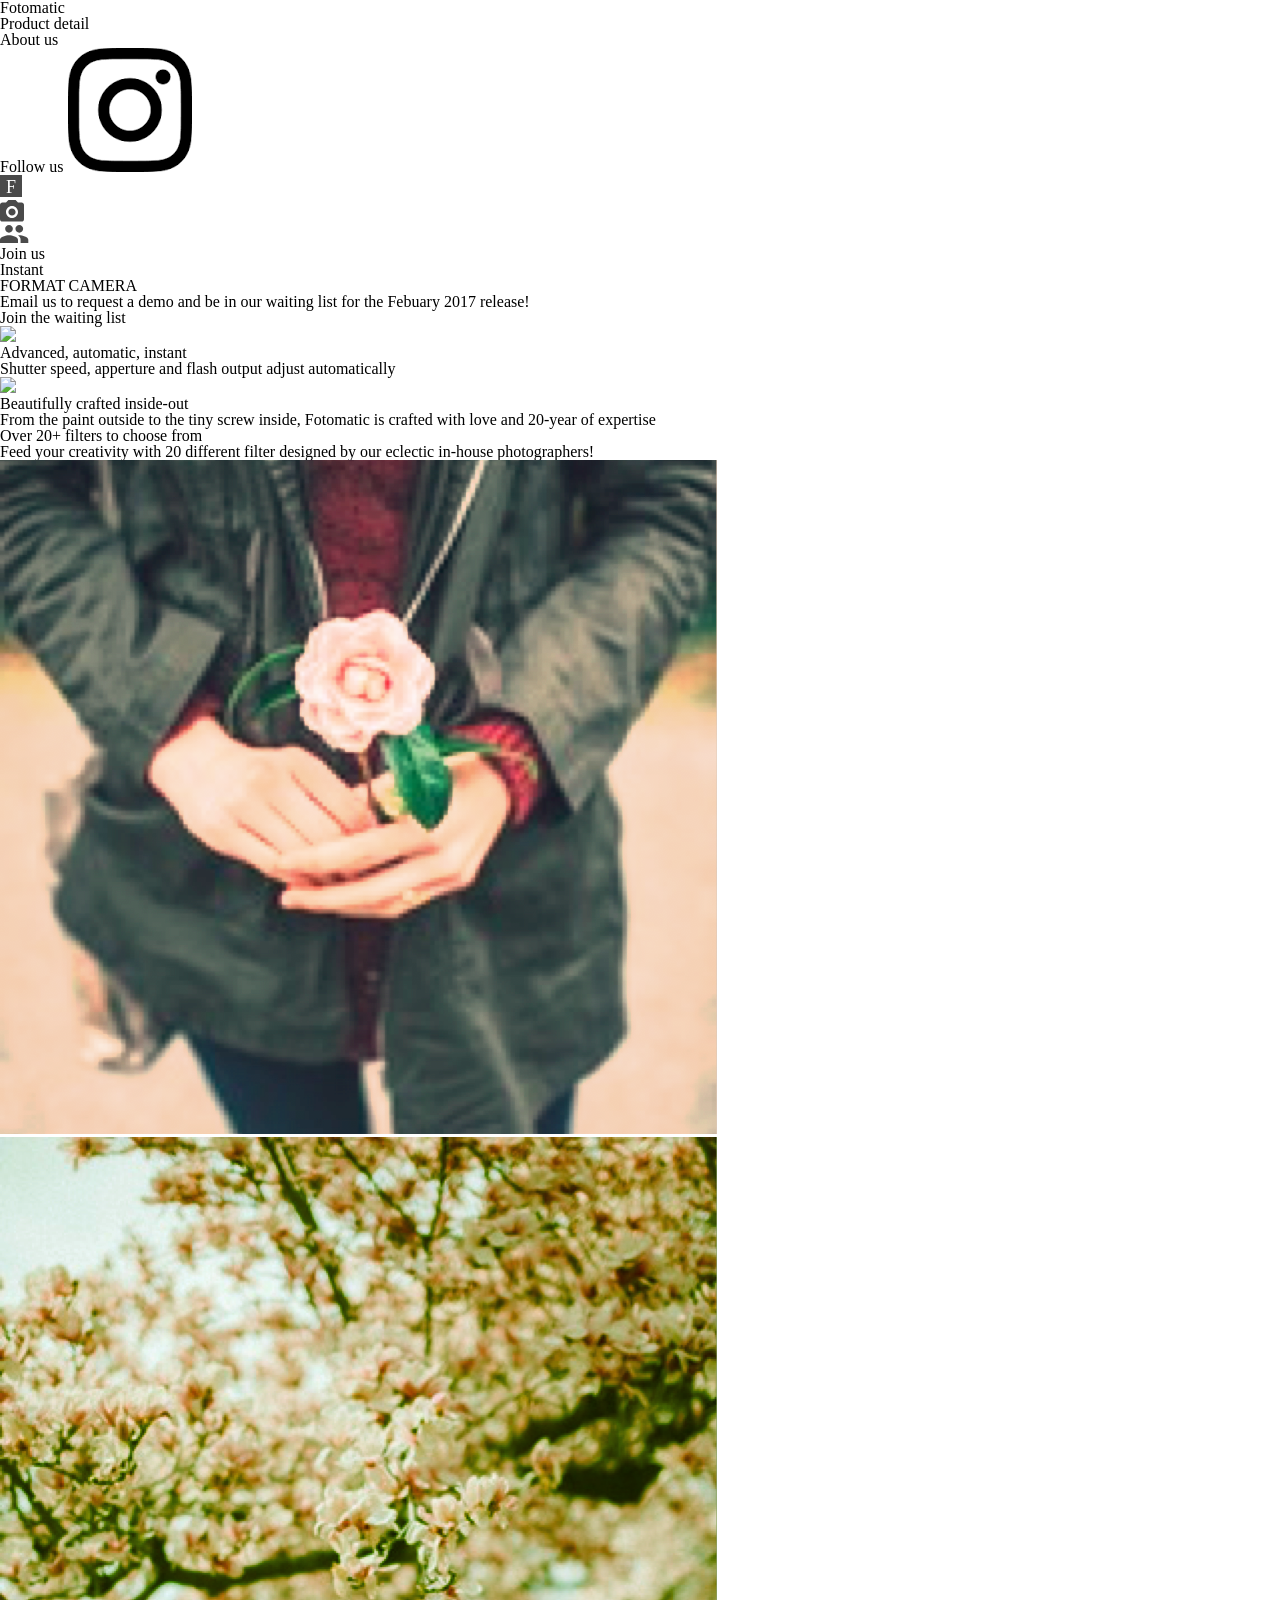
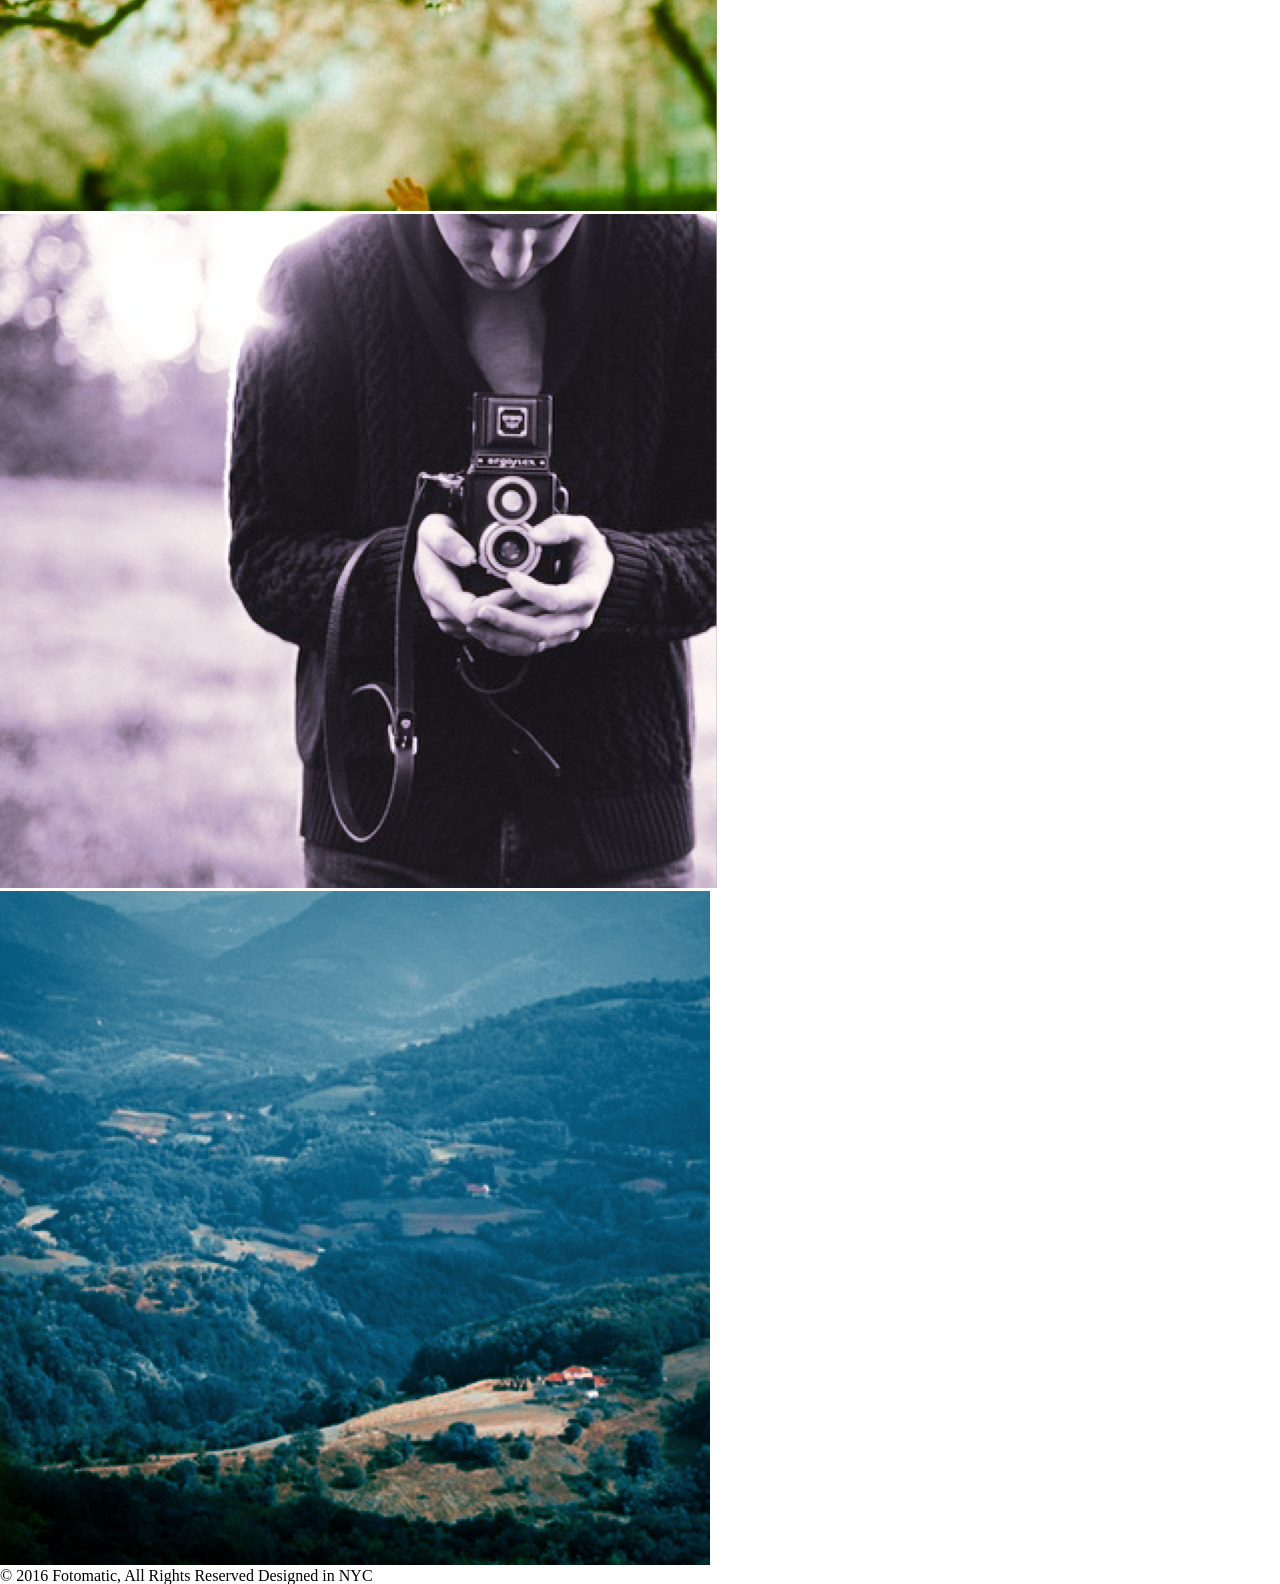
==== HTML-CSS/capstone_fotomatic_start/index.html @ 6991b94b "Add base for fotomatic project" ====
<!DOCTYPE html>
<html>
<head>
  <link href="https://fonts.googleapis.com/css?family=Damion" rel="stylesheet">
  <link href="https://fonts.googleapis.com/css?family=Rubik" rel="stylesheet">
  <link href="https://fonts.googleapis.com/css?family=Roboto:300,400,600,700" rel="stylesheet">
  <link rel="stylesheet" href="./resources/css/reset.css">
  <meta charset="UTF-8">
</head>
<body>
  <!-- Header -->
  <header>
    <div class="content">
      <a href="index.html" class="desktop logo">Fotomatic</a>
      <nav class="desktop">
        <ul>
          <li><a href="#">Product detail</a></li>
          <li><a href="#">About us</a></li>
          <li><a href="https://www.instagram.com/">Follow us <img class="icon" src="./resources/images/instagram.png"></a></li>
        </ul>
      </nav>
      <nav class="mobile">
        <ul>
          <li><a href="#"><img src="./resources/images/ic-logo.svg"></a></li>
          <li><a href="#"><img src="./resources/images/ic-product-detail.svg"></a></li>
          <li><a href="#"><img src="./resources/images/ic-about-us.svg"></a></li>
          <li><a href="#" class="button">Join us</a></li>
        </ul>
      </nav>
    </div>
  </header>

  <!-- Main Content -->
  <div class="main-content">

    <!-- Sign Up Section -->
    <div id="sign-up-section" class="banner">
      <div id="sign-up-cta">
        <div class="content center">
          <div class="header">
            <h2 class="cursive">Instant</h2>
            <h1 class="striking">FORMAT CAMERA</h1>
          </div>
          <div class="email">
            <span>
              Email us to request a demo and be in our waiting list for the <strong>Febuary 2017</strong> release!
            </span>
            <div class="button">Join the waiting list</div>
          </div>
        </div>
      </div>
    </div>

    <!-- Features Section -->
    <div id="features-section">
      <div class="feature">
        <div class="center">
          <div class="image-container">
            <img src="images/feature-1.png" />
          </div>
          <div class="content">
            <h2>Advanced, automatic, instant</h2>
            <h3>Shutter speed, apperture and flash output adjust automatically</h3>
          </div>
        </div>
      </div>
      <div class="feature">
        <div class="center">
          <div class="image-container">
            <img src="images/feature-2.png" />
          </div>
          <div class="content">
            <h2>Beautifully crafted inside-out</h2>
            <h3>From the paint outside to the tiny screw inside, Fotomatic is crafted with love and 20-year of expertise</h3>
          </div>
        </div>
      </div>
    </div>

    <!-- Filters Section -->
    <div id="filters-section">
      <div class="content center">
        <h2>Over 20+ filters to choose from</h2>
        <h3>Feed your creativity with 20 different filter designed by our eclectic in-house photographers!</h3>
      </div>
      <div class="images-container">
        <div class="image-container">
          <img src="./resources/images/filter-1.png" />
        </div>
        <div class="image-container">
          <img src="./resources/images/filter-2.png" />
        </div>
        <div class="image-container">
          <img src="./resources/images/filter-3.png" />
        </div>
        <div class="image-container extra">
          <img src="./resources/images/filter-4.png" />
        </div>
      </div>
    </div>

    <!-- Quotes Section
    <div id="quotes-section">
      <div class="content center">
        <span class="quote">“It’s truly something that could create a brand new photography Renaissance”</span>
        <img class="quote-citation" src="./resources/images/photography-logo.png" />
      </div>
    </div>

    <!-- Footer -->
    <footer>
      <div class="content">
        <span class="copyright">© 2016  Fotomatic, All Rights Reserved</span>
        <span class="location">Designed in NYC</span>
      </div>
    </footer>

  </div>
</body>
</html>
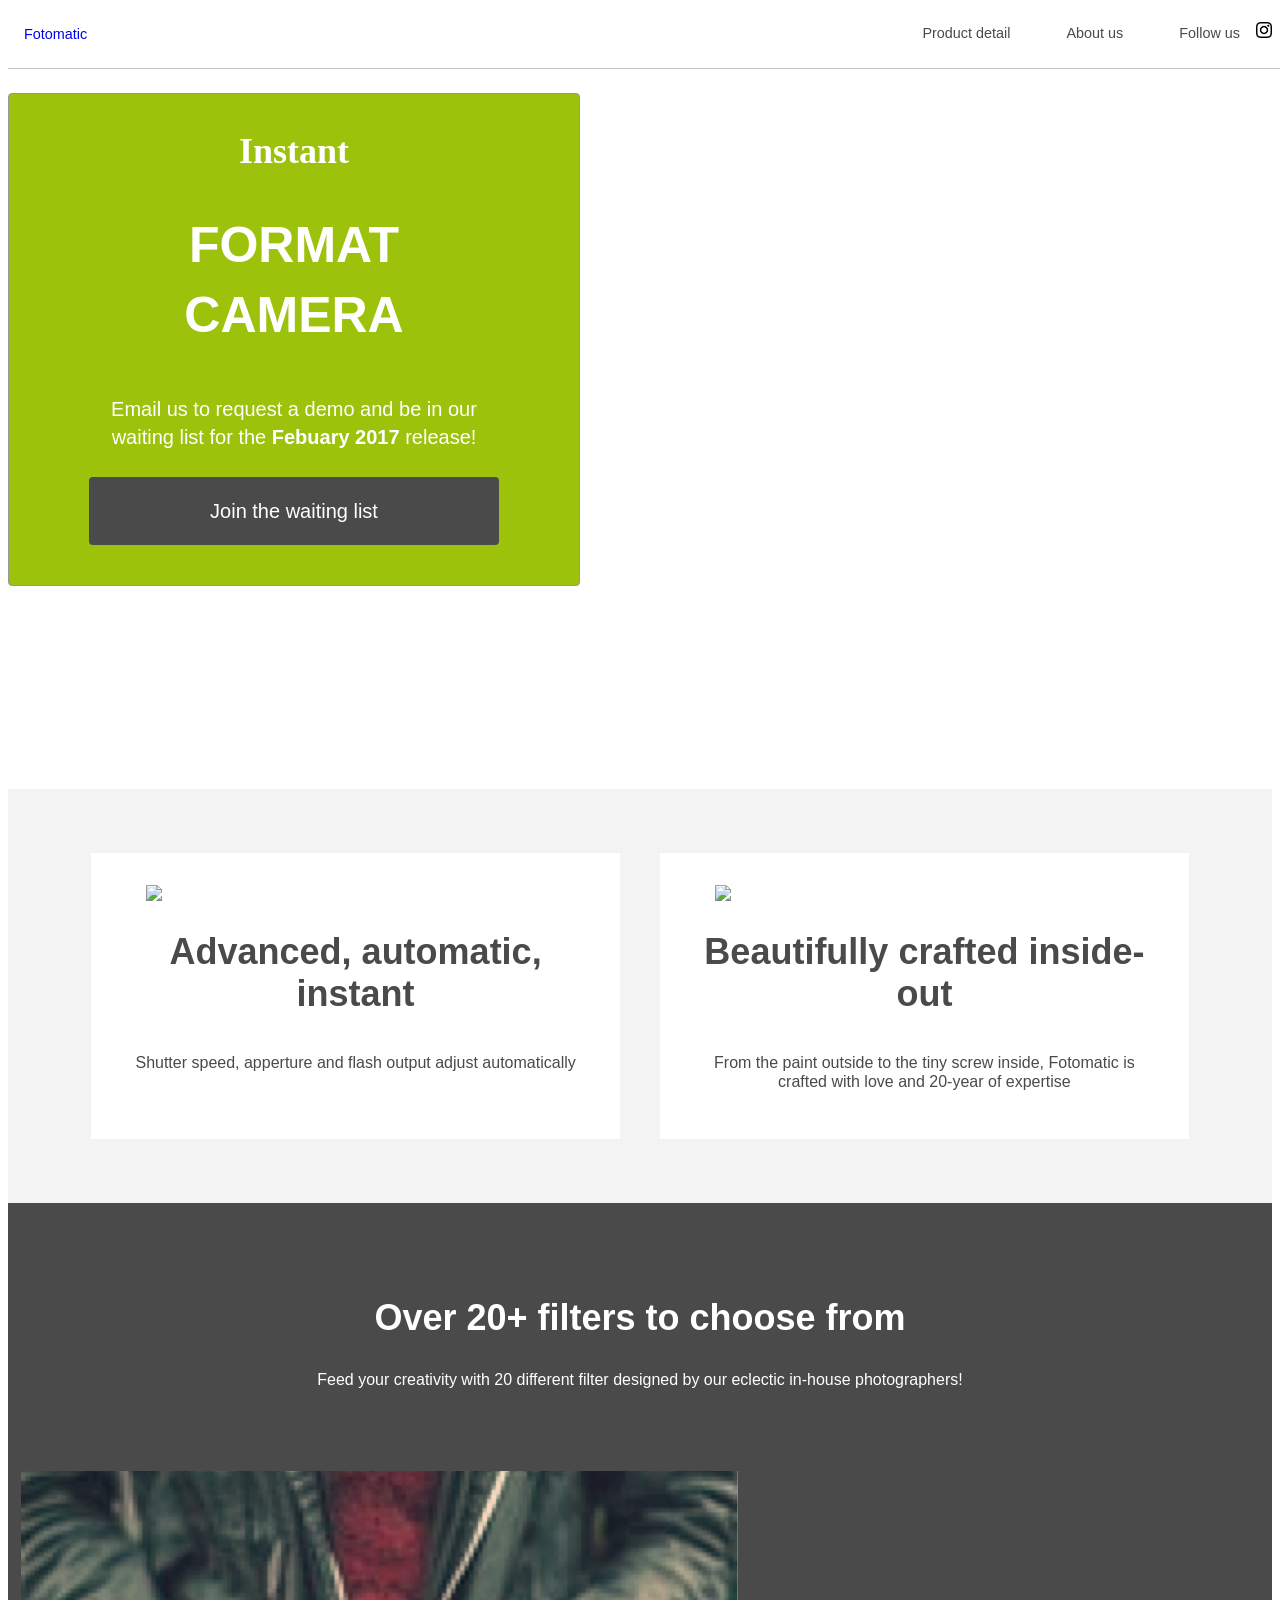
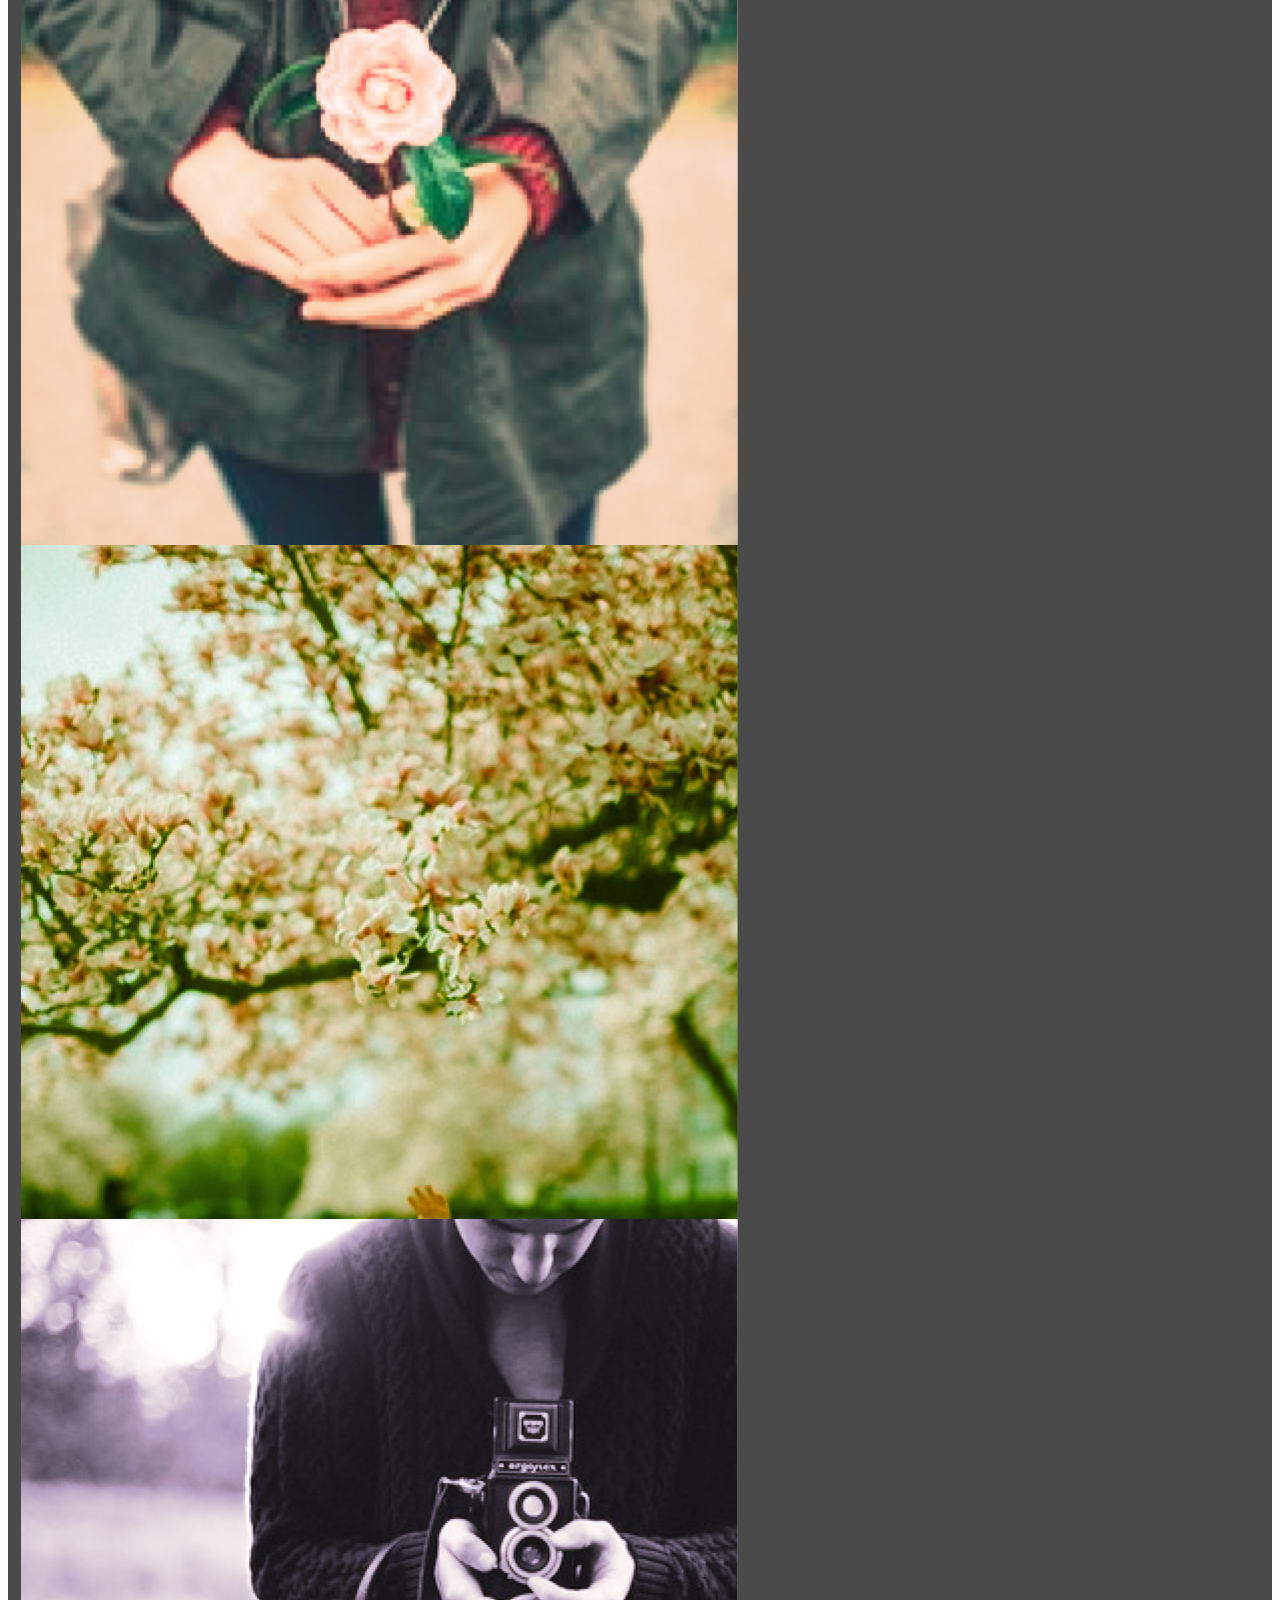
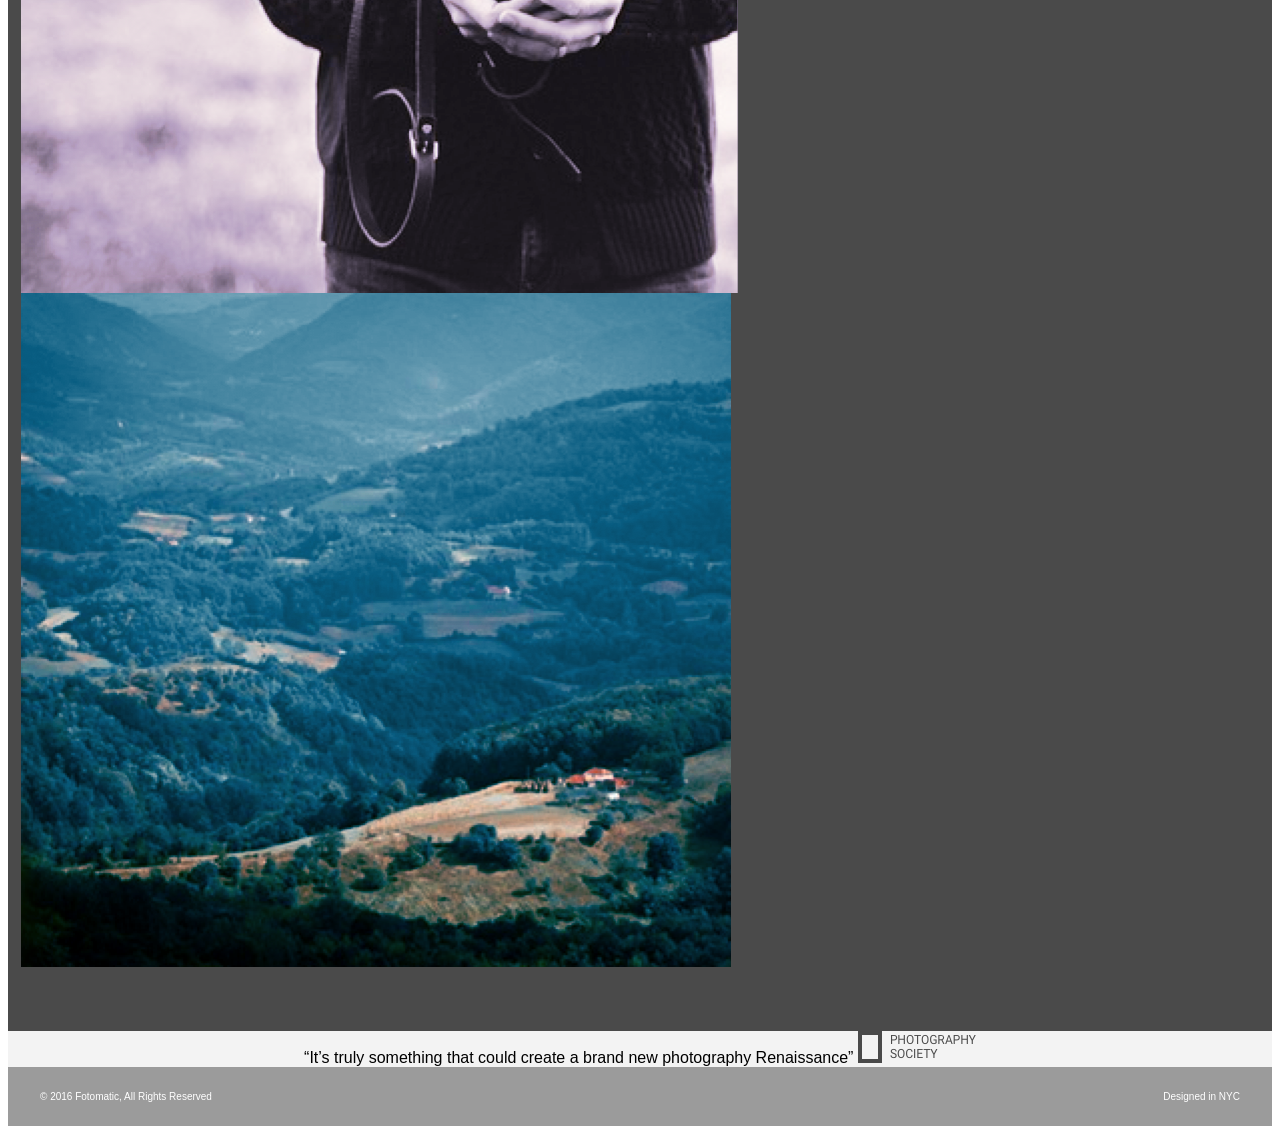
==== commit d828eb9f: "Header fix" ====
--- a/HTML-CSS/capstone_fotomatic_start/index.html
+++ b/HTML-CSS/capstone_fotomatic_start/index.html
@@ -4,7 +4,7 @@
   <link href="https://fonts.googleapis.com/css?family=Damion" rel="stylesheet">
   <link href="https://fonts.googleapis.com/css?family=Rubik" rel="stylesheet">
   <link href="https://fonts.googleapis.com/css?family=Roboto:300,400,600,700" rel="stylesheet">
-  <link rel="stylesheet" href="./resources/css/reset.css">
+  <link rel="stylesheet" href="./resources/css/style.css">
   <meta charset="UTF-8">
 </head>
 <body>
@@ -99,7 +99,7 @@
       </div>
     </div>
 
-    <!-- Quotes Section
+    <!-- Quotes Section -->
     <div id="quotes-section">
       <div class="content center">
         <span class="quote">“It’s truly something that could create a brand new photography Renaissance”</span>
@@ -114,7 +114,6 @@
         <span class="location">Designed in NYC</span>
       </div>
     </footer>
-
   </div>
 </body>
 </html>
--- a/HTML-CSS/capstone_fotomatic_start/resources/css/style.css
+++ b/HTML-CSS/capstone_fotomatic_start/resources/css/style.css
@@ -0,0 +1,400 @@
+/* Universal Styles */
+
+html {
+  font-family: "Roboto", sans-serif;
+  font-size: 16px;
+}
+
+.main-content {
+  position: relative;
+  top: 5.3125rem; /* To offset for fixed header. */
+}
+
+.center {
+  text-align: center;
+}
+
+.button {
+  border-radius: 4px;
+  background-color: #4a4a4a;
+  color: white;
+}
+
+.image-container {
+  overflow: hidden;
+}
+
+.image-container img {
+  display: block;
+}
+
+@media only screen and (max-width: 760px) {
+  .main-content {
+    top: 2.5625rem;
+  }
+}
+
+/* Header */
+
+header {
+  position: fixed;
+  top: 0px;
+  width: 100%;
+  border-bottom: solid 1px #c6c1c1;
+  background-color: white;
+  z-index: 1;
+  font-size: 0.9rem;
+}
+
+header a {
+  text-decoration: none;
+}
+
+header .content {
+  display: flex;
+  align-items: center;
+  padding: 0.5rem 1rem;
+}
+
+header .logo {
+  flex: 1;
+}
+
+header nav ul {
+  display: flex;
+  list-style: none;
+}
+
+nav li {
+  padding-left: 3.5rem;
+}
+
+nav a {
+  vertical-align: bottom;
+  line-height: 1.6;
+  color: #4a4a4a;
+  text-decoration: none;
+}
+
+header .icon {
+  width: 1rem;
+  padding-left: .75rem;
+}
+
+header .mobile {
+  display: none;
+}
+
+@media only screen and (max-width: 760px) {
+  header .desktop {
+    display: none;
+  }
+
+  header .mobile {
+    display: block;
+    width: 100%;
+  }
+
+  header .content {
+    padding: .5rem 0;
+  }
+
+  header .mobile ul {
+    display: flex;
+    justify-content: space-around;
+    align-items: center;
+    width: 100%;
+  }
+
+  header .mobile li {
+    padding: 0;
+  }
+
+  header .mobile .button {
+    padding: .1875rem .5rem;
+    background-color: #9dc20b;
+    line-height: 1.6;
+    color: white;
+  }
+}
+
+/* Sign Up Section */
+
+#sign-up-section {
+  display: flex;
+  justify-content: flex-start;
+  align-items: flex-start;
+  height: 43.5rem;
+}
+
+#sign-up-cta {
+  padding: 0 5rem 2.5rem 5rem;
+  border: solid 1px #979797;
+  border-radius: 4px;
+  background-color: #9dc20b;
+}
+
+#sign-up-cta .content {
+  width: 25.625rem;
+  margin-top: 2rem;
+  font-family: "Roboto", sans-serif;
+  font-size: 1.25rem;
+  line-height: 1.4;
+  color: white;
+}
+
+#sign-up-cta h1 {
+  font-size: 3.125rem;
+}
+
+#sign-up-cta h2 {
+  font-size: 2.25rem;
+}
+
+#sign-up-cta span strong {
+  font-weight: bold;
+}
+
+#sign-up-cta .cursive {
+  font-family: "Damion", cursive;
+}
+
+#sign-up-cta .striking {
+  font-family: "Rubik", sans-serif;
+  padding-bottom: .75rem;
+}
+
+#sign-up-cta .button {
+  margin-top: 1.625rem;
+  padding: 1.25rem 7.25rem;
+}
+
+@media only screen and (max-width: 760px) {
+  #sign-up-section {
+    align-items: center;
+    justify-content: center;
+    height: 28rem;
+  }
+
+  #sign-up-cta {
+    position: static;
+    width: auto;
+    height: auto;
+    background-color: transparent;
+    border: none;
+  }
+
+  #sign-up-cta .content {
+    margin-top: 0;
+  }
+
+  #sign-up-cta .email {
+    display: none;
+  }
+
+  #sign-up-cta h1 {
+    font-size: 3.125rem;
+  }
+
+  #sign-up-cta h2 {
+    font-size: 2.25rem;
+  }
+}
+
+@media only screen and (max-width: 450px) {
+  #sign-up-section {
+    height: 20rem;
+  }
+
+  #sign-up-cta h1 {
+    font-size: 2.25rem;
+  }
+
+  #sign-up-cta h2 {
+    font-size: 2rem;
+  }
+}
+
+/* Features Section */
+
+#features-section {
+  display: flex;
+  justify-content: space-between;
+  padding: 4rem 5%;
+  background-color: #f3f3f3;
+}
+
+.feature {
+  flex: 1;
+  padding: 2rem;
+  margin: 0px 1.25rem;
+  background-color: white;
+}
+
+.feature .image-container {
+  width: 90%;
+  height: 65%;
+  margin: 0 auto;
+}
+
+.feature h2 {
+  padding-bottom: .5rem;
+  font-size: 2.25rem;
+  font-weight: bold;
+  color: #4a4a4a;
+}
+
+.feature h3 {
+  font-size: 1rem;
+  line-height: 1.2;
+  font-weight: 300;
+  color: #4a4a4a;
+}
+
+@media only screen and (max-width: 890px) {
+  .feature h2 {
+    font-size: 1.125rem;
+    line-height: 1.3;
+    font-weight: normal;
+  }
+
+  .feature h3 {
+    font-size: .875rem;
+    line-height: 1.4;
+  }
+}
+
+@media only screen and (max-width: 760px) {
+  #features-section {
+    flex-flow: column;
+    padding: 0;
+  }
+
+  .feature {
+    margin: 0;
+    padding: 1.25rem 1rem 0 1rem;
+  }
+}
+
+/* Filters Section */
+
+#filters-section {
+  padding: 4rem 0;
+  background-color: #4a4a4a;
+}
+
+#filters-section .content {
+  padding: 0 .625rem;
+  margin-bottom: 5rem;
+}
+
+#filters-section .content h2 {
+  font-size: 2.25rem;
+  font-weight: bold;
+  color: white;
+}
+
+#filters-section .content h3 {
+  font-size: 1rem;
+  line-height: 1.4;
+  font-weight: 300;
+  color: white;
+}
+
+#filters-section .images-container {
+  max-width: 100%;
+  padding: 0 1%;
+}
+
+@media only screen and (max-width: 760px) {
+  #filters-section {
+    padding: 1.5rem 0 0 0;
+  }
+
+  #filters-section .content {
+    margin-bottom: 1rem;
+  }
+
+  #filters-section .content h2 {
+    padding-bottom: .625rem;
+    font-size: 1.125rem;
+    line-height: 1.3;
+    font-weight: normal;
+  }
+
+  #filters-section .content h3 {
+    font-size: .875rem;
+    line-height: 1.4;
+  }
+
+  #filters-section .images-container {
+    padding: 0;
+  }
+
+  #filters-section .extra {
+    display: none;
+  }
+}
+
+/* Quotes Section */
+
+#quotes-section {
+  background-color: #f3f3f3;
+}
+
+#quotes-section content {
+  padding: 5rem 0;
+}
+
+#quotes-section quote {
+  padding-right: 1.875rem;
+  font-family: "Palatino", serif;
+  font-size: 1.875rem;
+  line-height: 1.1;
+  font-style: italic;
+  color: #4a4a4a;
+}
+
+#quotes-section quote-citation {
+  height: 1.875rem;
+}
+
+@media only screen and (max-width: 760px) {
+  #quotes-section content {
+    padding: 1.875rem .625rem;
+  }
+
+  #quotes-section quote {
+    font-size: 1.5rem;
+    line-height: 1.4;
+  }
+
+  #quotes-section quote-citation {
+    display: block;
+    padding-top: 1rem;
+    margin: auto;
+  }
+}
+
+/* Footer */
+
+footer {
+  background-color: #9b9b9b;
+  padding: 1.5rem 2rem;
+}
+
+footer .content {
+  color: white;
+  display: flex;
+  font-size: .75rem;
+}
+
+footer .copyright {
+  flex-grow: 1;
+}
+
+@media only screen and (min-width: 760px) {
+  footer .content {
+    font-size: .625rem;
+  }
+}
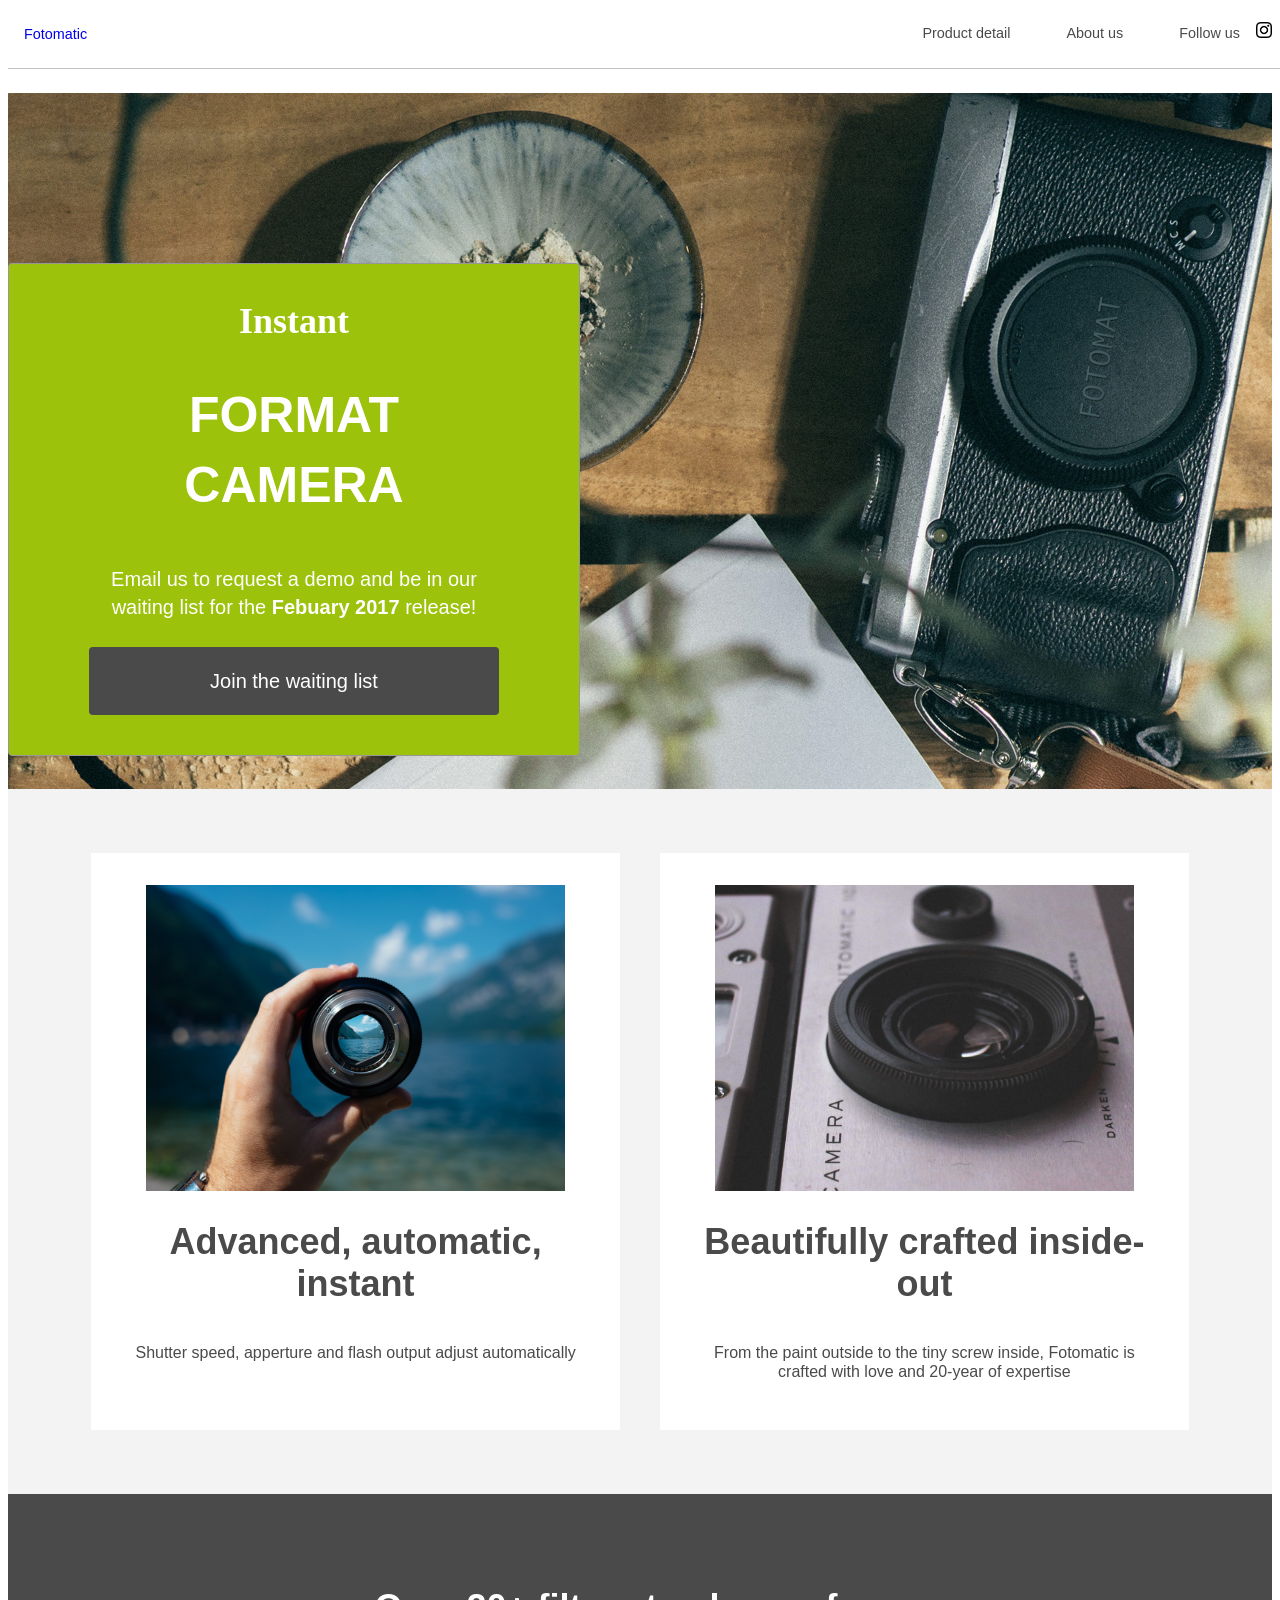
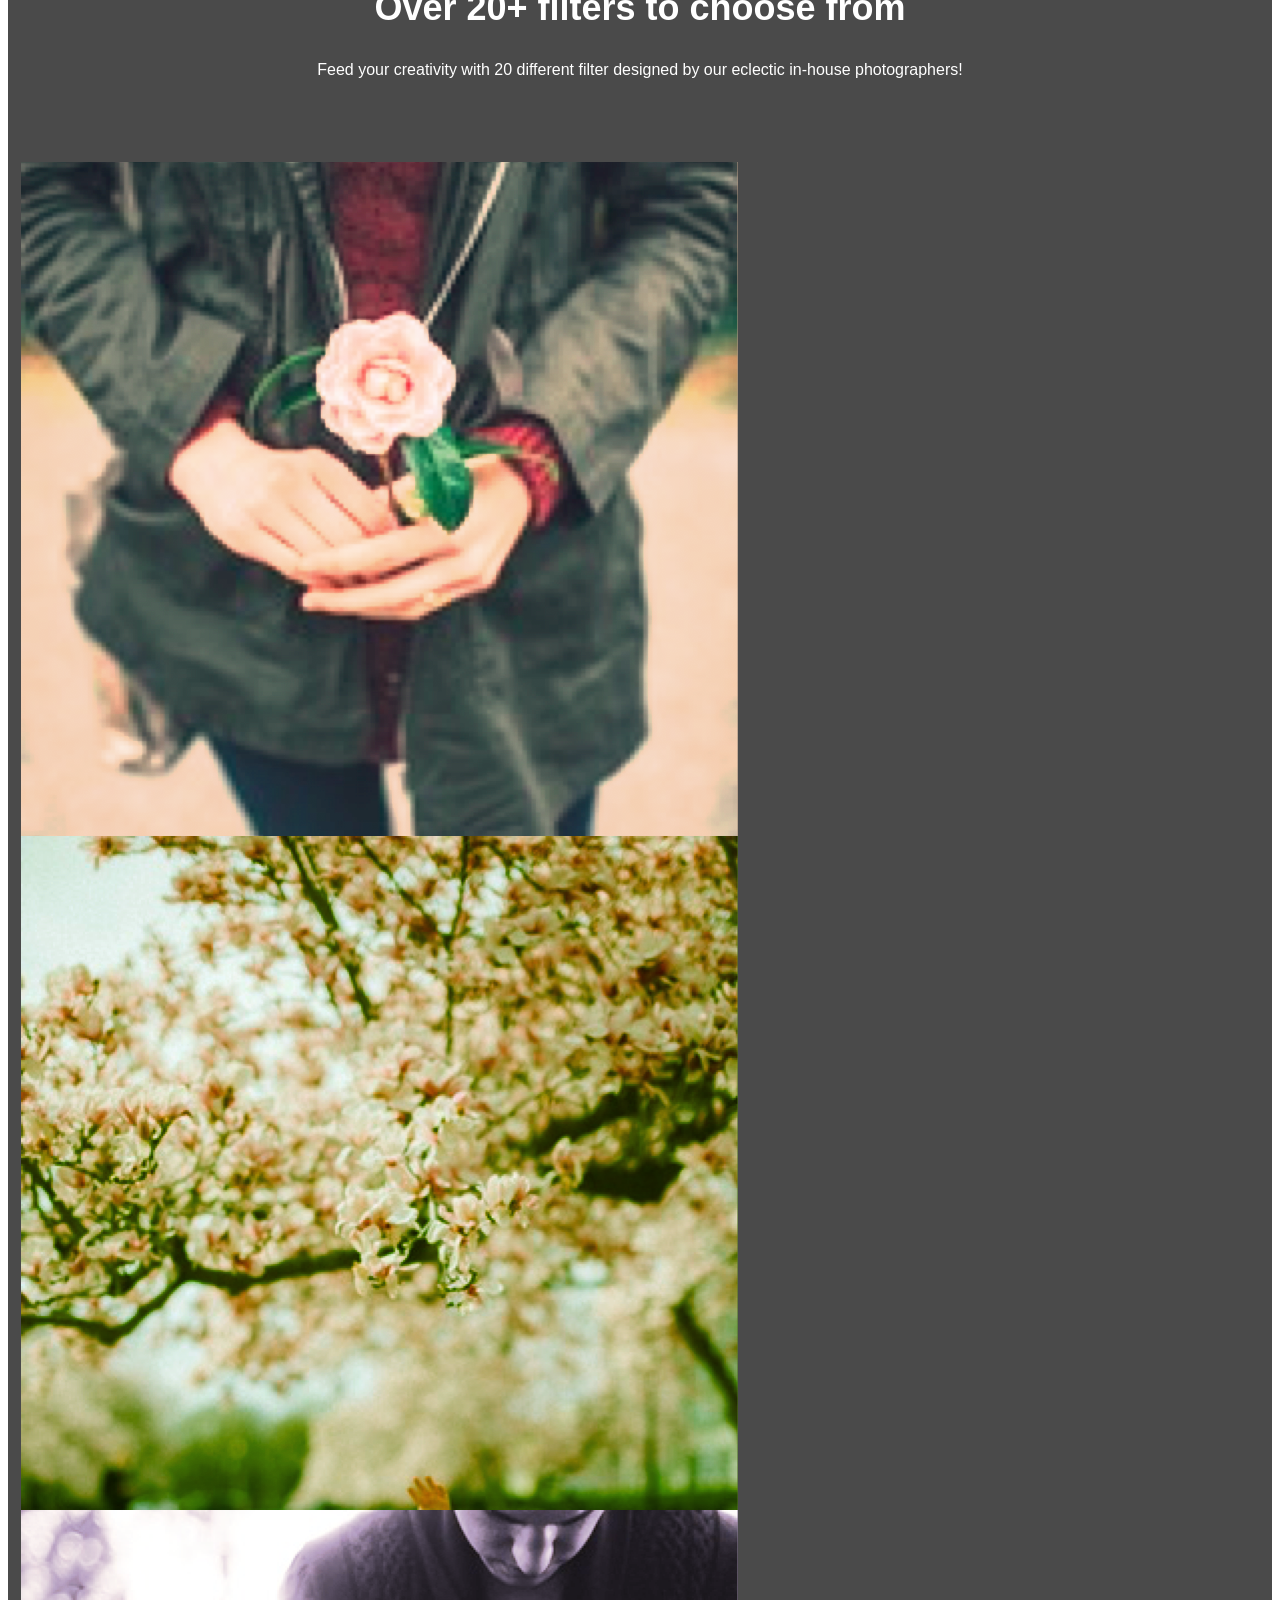
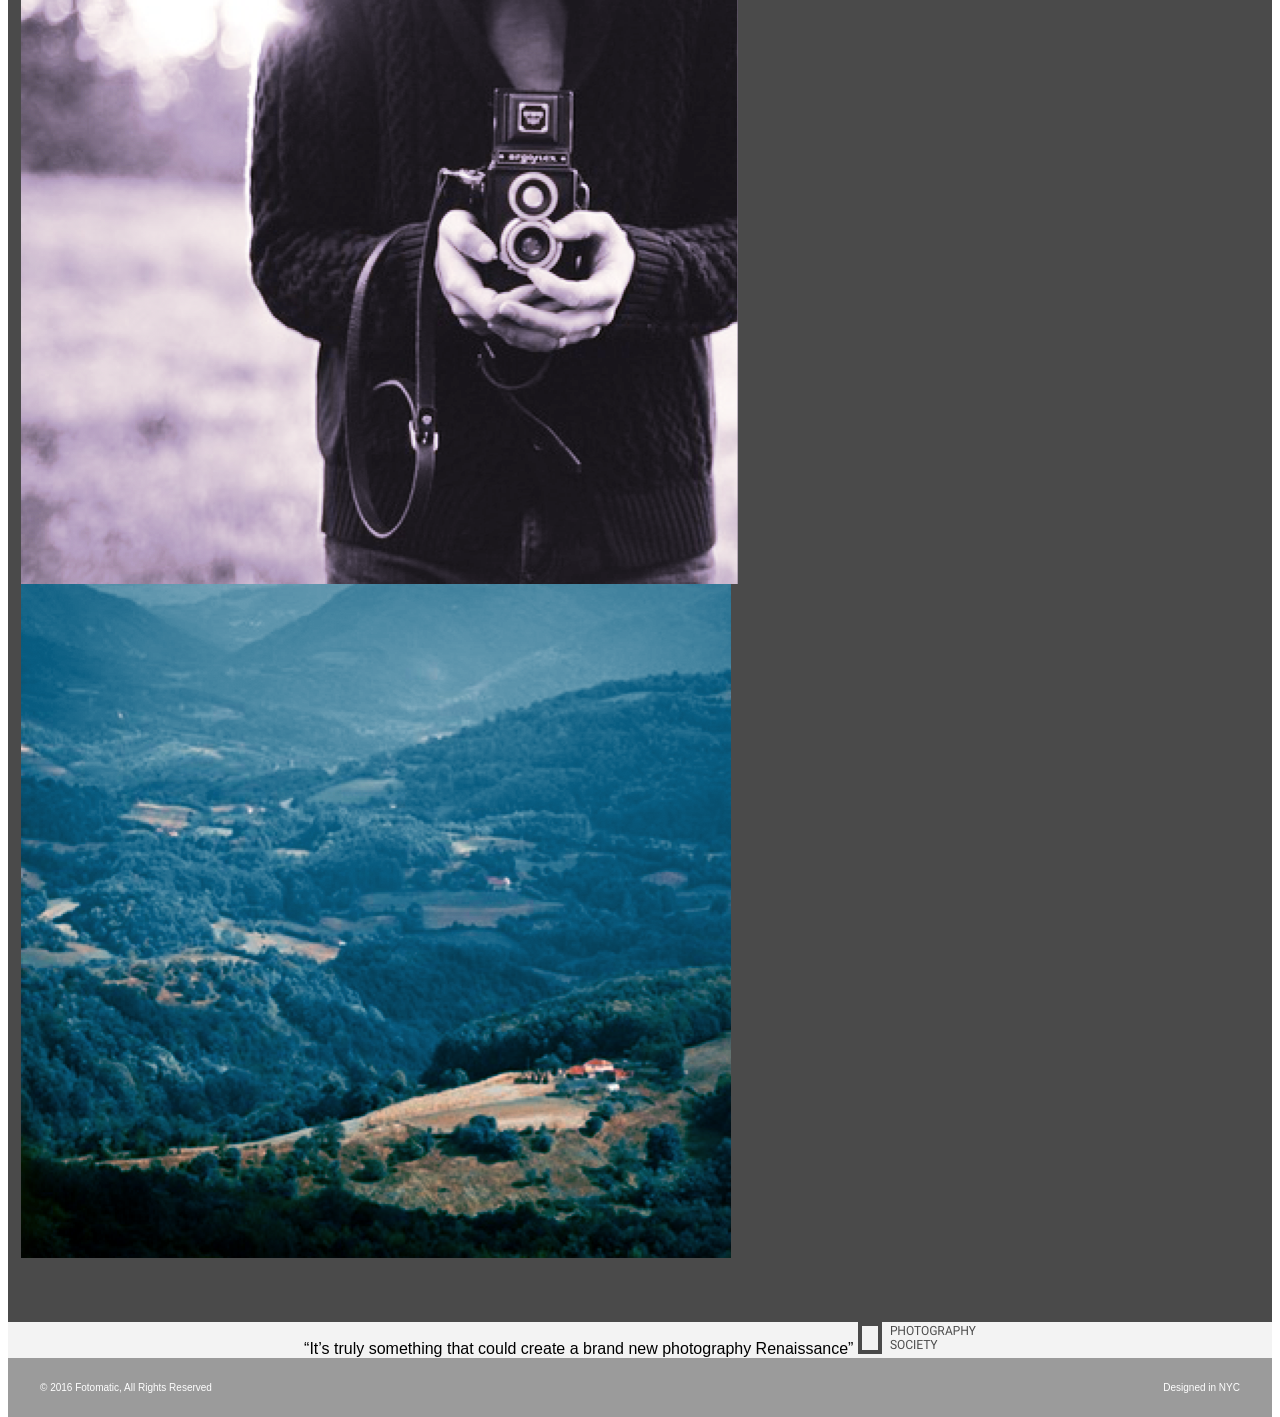
==== commit 40992049: "Fix features images" ====
--- a/HTML-CSS/capstone_fotomatic_start/index.html
+++ b/HTML-CSS/capstone_fotomatic_start/index.html
@@ -56,7 +56,7 @@
       <div class="feature">
         <div class="center">
           <div class="image-container">
-            <img src="images/feature-1.png" />
+            <img src="./resources/images/feature-1.png" />
           </div>
           <div class="content">
             <h2>Advanced, automatic, instant</h2>
@@ -67,7 +67,7 @@
       <div class="feature">
         <div class="center">
           <div class="image-container">
-            <img src="images/feature-2.png" />
+            <img src="./resources/images/feature-2.png" />
           </div>
           <div class="content">
             <h2>Beautifully crafted inside-out</h2>
--- a/HTML-CSS/capstone_fotomatic_start/resources/css/style.css
+++ b/HTML-CSS/capstone_fotomatic_start/resources/css/style.css
@@ -125,13 +125,19 @@
   justify-content: flex-start;
   align-items: flex-start;
   height: 43.5rem;
+  background-image: url("../images/banner-landingpage.jpg");
+  background-repeat: no-repeat;
+  background-position: center;
 }
 
 #sign-up-cta {
+  margin-left: 100px;
   padding: 0 5rem 2.5rem 5rem;
   border: solid 1px #979797;
   border-radius: 4px;
   background-color: #9dc20b;
+  align-items: center;  
+  margin: 170px 0px;
 }
 
 #sign-up-cta .content {
@@ -139,6 +145,7 @@
   margin-top: 2rem;
   font-family: "Roboto", sans-serif;
   font-size: 1.25rem;
+  font-weight: 100;
   line-height: 1.4;
   color: white;
 }
@@ -231,7 +238,7 @@
   background-color: white;
 }
 
-.feature .image-container {
+.feature img {
   width: 90%;
   height: 65%;
   margin: 0 auto;
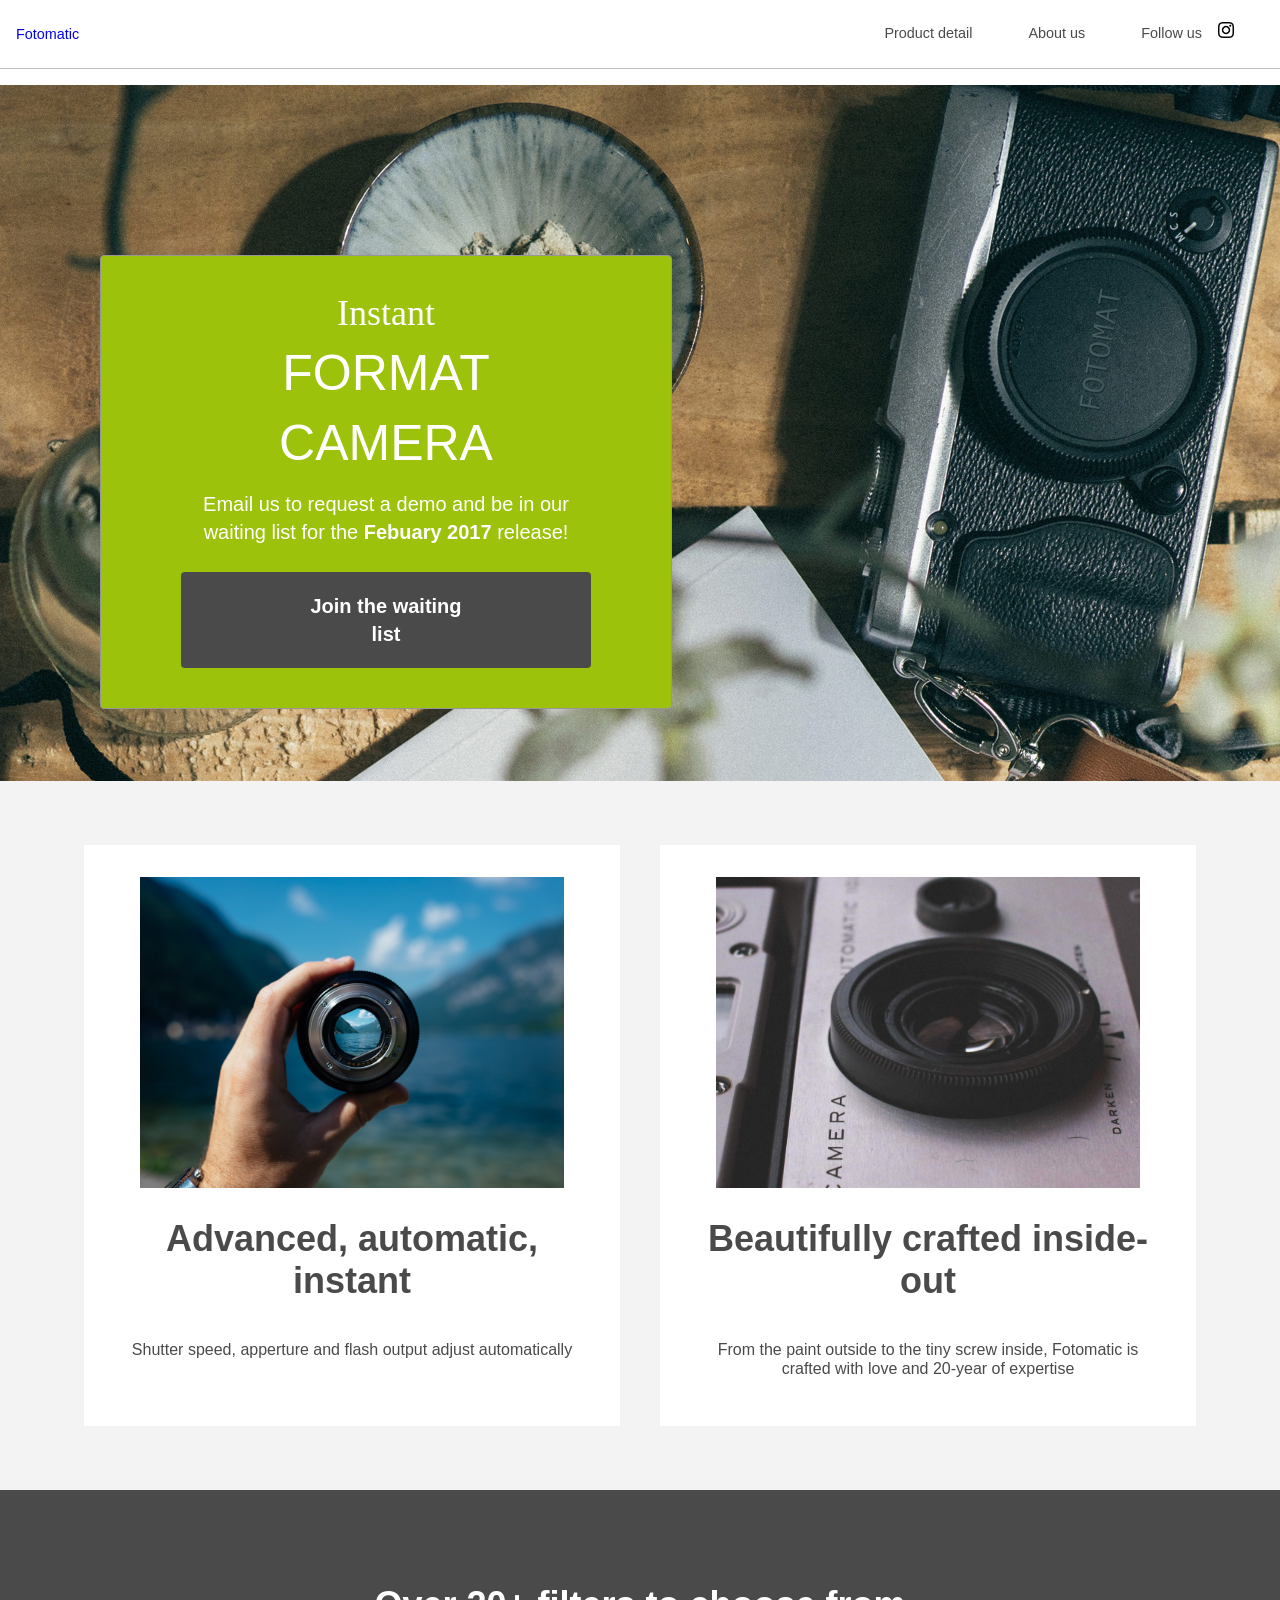
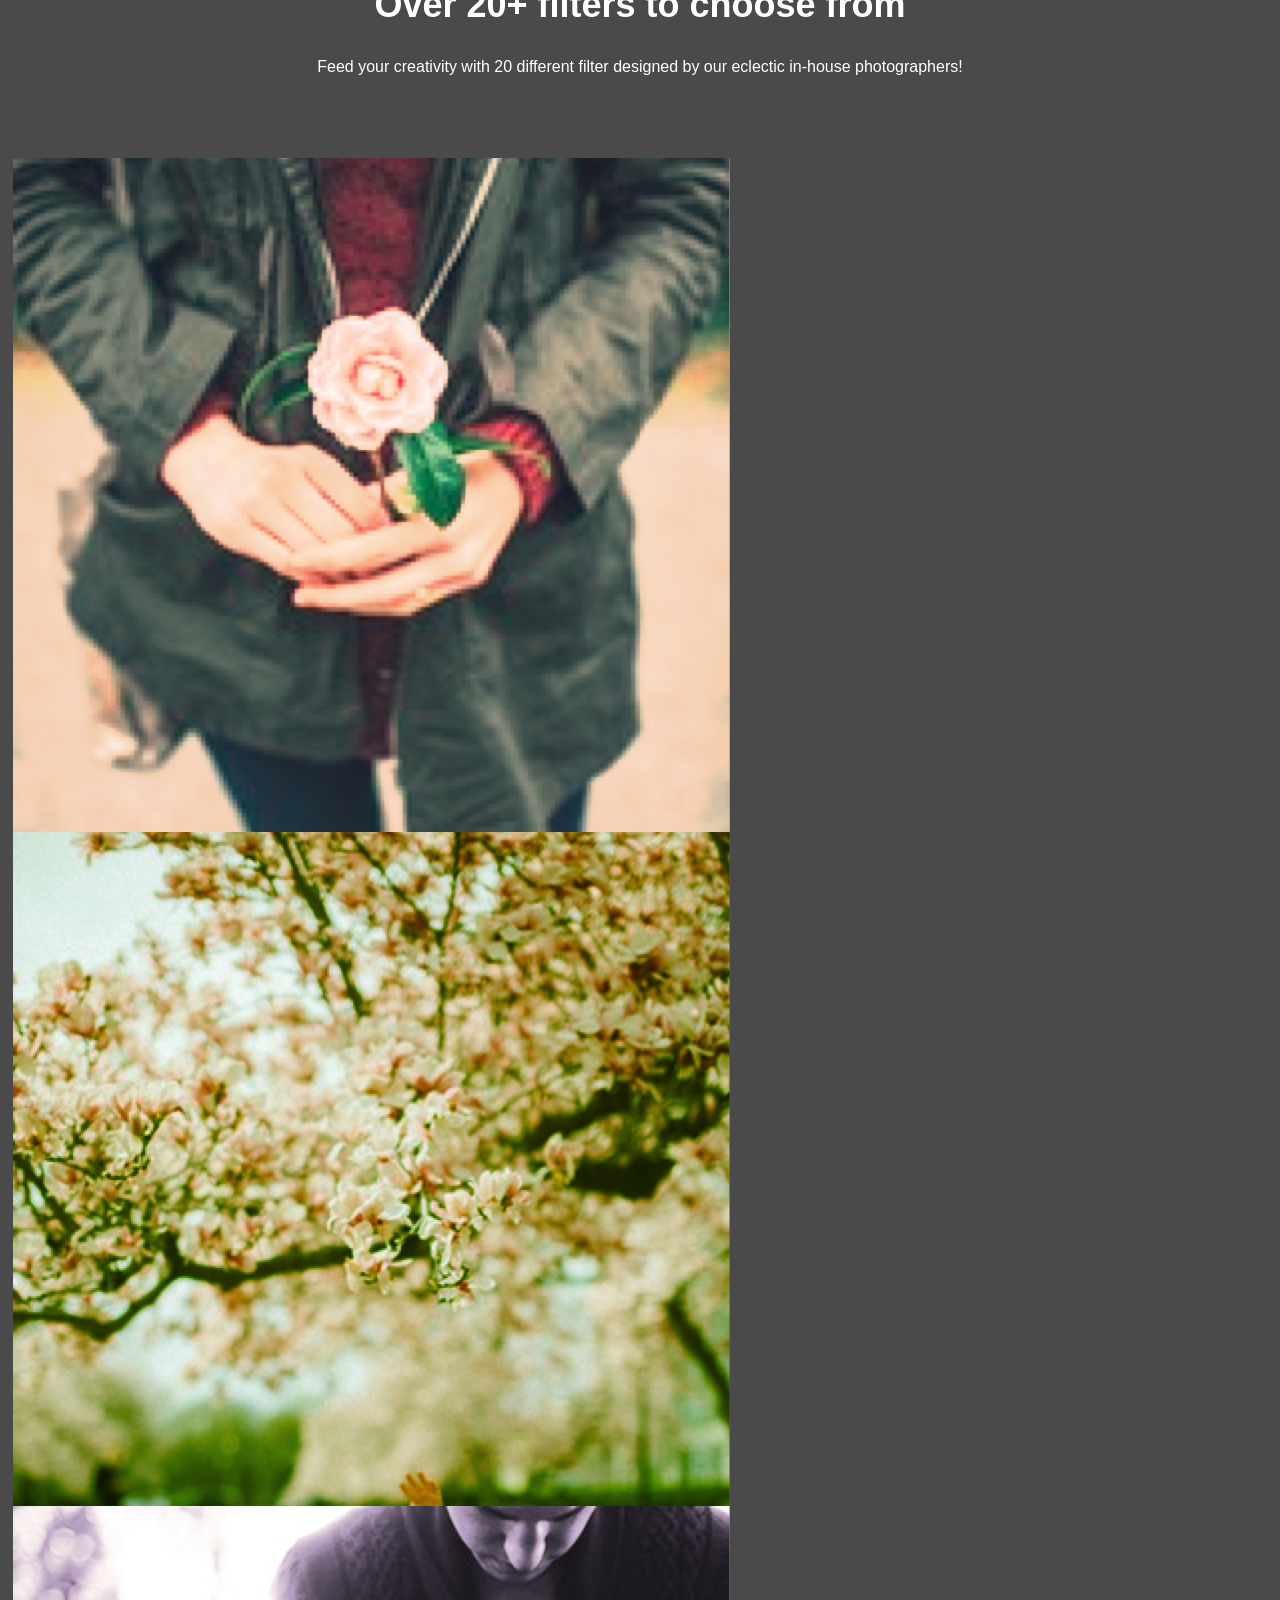
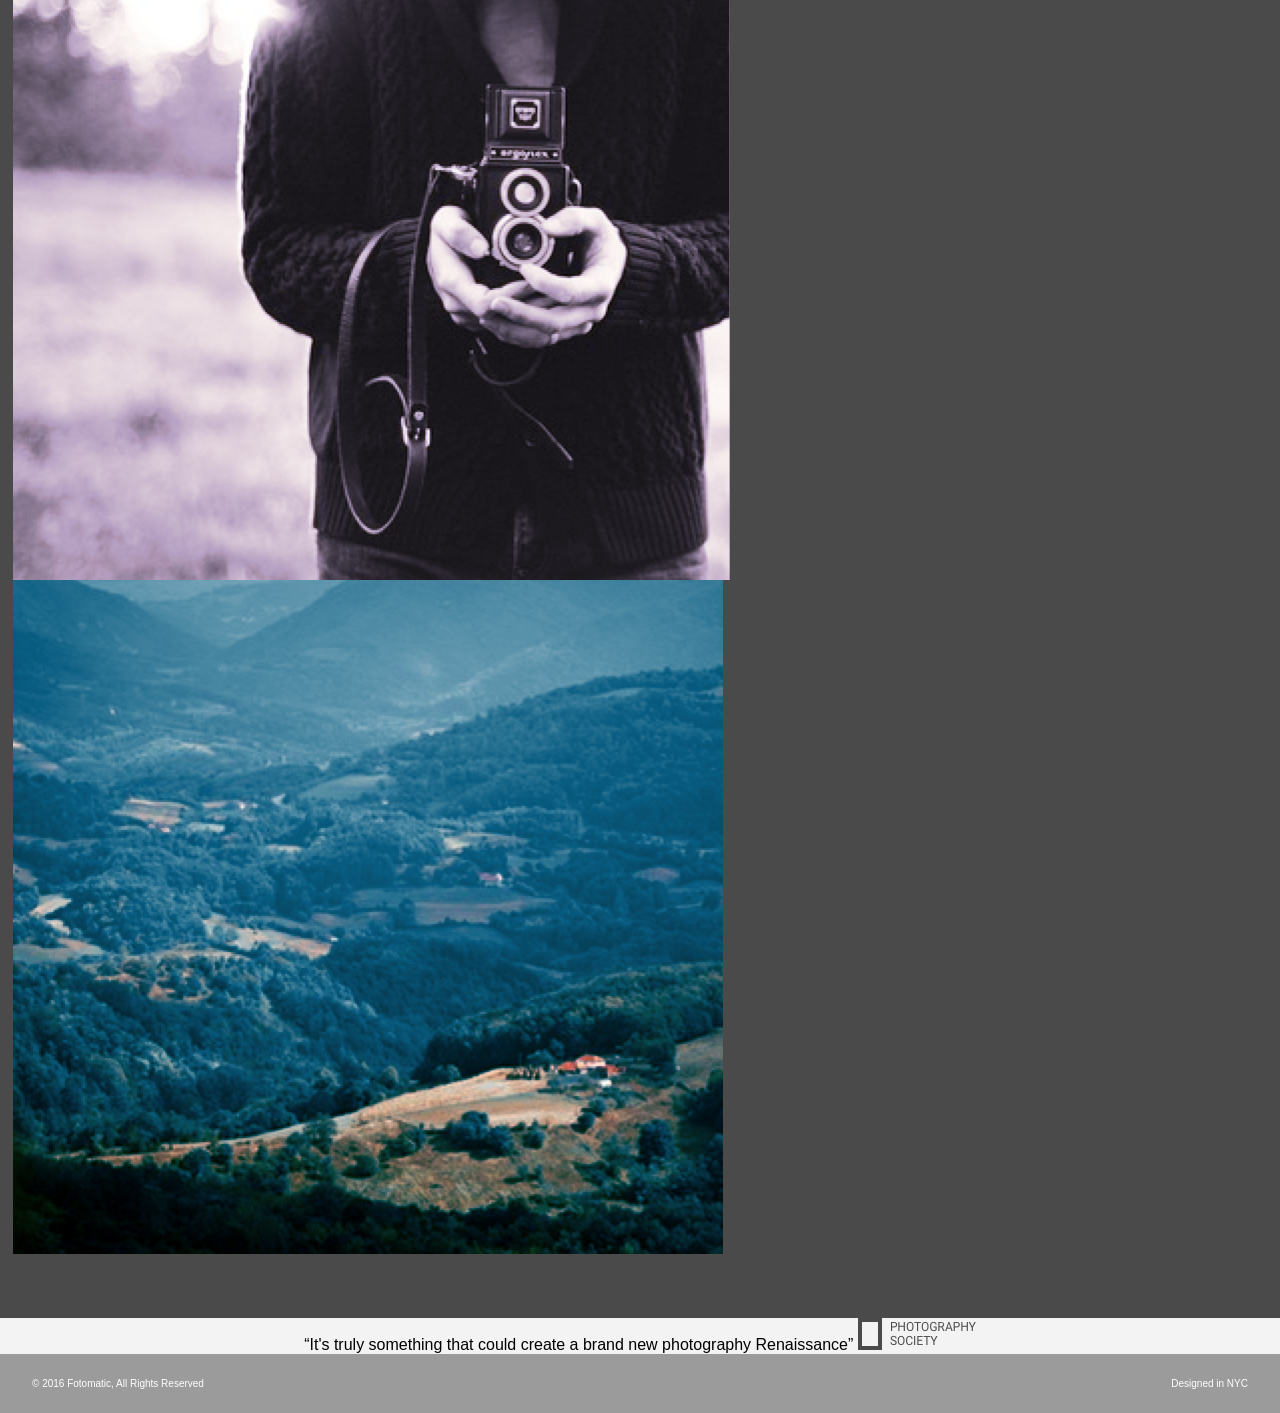
==== commit b546cb6d: "Minor fixes to signup section" ====
--- a/HTML-CSS/capstone_fotomatic_start/index.html
+++ b/HTML-CSS/capstone_fotomatic_start/index.html
@@ -102,7 +102,7 @@
     <!-- Quotes Section -->
     <div id="quotes-section">
       <div class="content center">
-        <span class="quote">“It’s truly something that could create a brand new photography Renaissance”</span>
+        <span class="quote">“It's truly something that could create a brand new photography Renaissance”</span>
         <img class="quote-citation" src="./resources/images/photography-logo.png" />
       </div>
     </div>
--- a/HTML-CSS/capstone_fotomatic_start/resources/css/style.css
+++ b/HTML-CSS/capstone_fotomatic_start/resources/css/style.css
@@ -3,6 +3,10 @@
 html {
   font-family: "Roboto", sans-serif;
   font-size: 16px;
+}
+
+body {
+  margin: 0;
 }
 
 .main-content {
@@ -78,7 +82,7 @@
 
 header .icon {
   width: 1rem;
-  padding-left: .75rem;
+  padding: 0px 30px 0px .75rem;
 }
 
 header .mobile {
@@ -137,7 +141,7 @@
   border-radius: 4px;
   background-color: #9dc20b;
   align-items: center;  
-  margin: 170px 0px;
+  margin: 170px 0px 170px 100px;
 }
 
 #sign-up-cta .content {
@@ -145,17 +149,20 @@
   margin-top: 2rem;
   font-family: "Roboto", sans-serif;
   font-size: 1.25rem;
-  font-weight: 100;
   line-height: 1.4;
   color: white;
 }
 
 #sign-up-cta h1 {
   font-size: 3.125rem;
+  margin: 0;
+  font-weight: normal;
 }
 
 #sign-up-cta h2 {
   font-size: 2.25rem;
+  margin: 0;
+  font-weight: normal;
 }
 
 #sign-up-cta span strong {
@@ -174,6 +181,7 @@
 #sign-up-cta .button {
   margin-top: 1.625rem;
   padding: 1.25rem 7.25rem;
+  font-weight: bold;
 }
 
 @media only screen and (max-width: 760px) {
